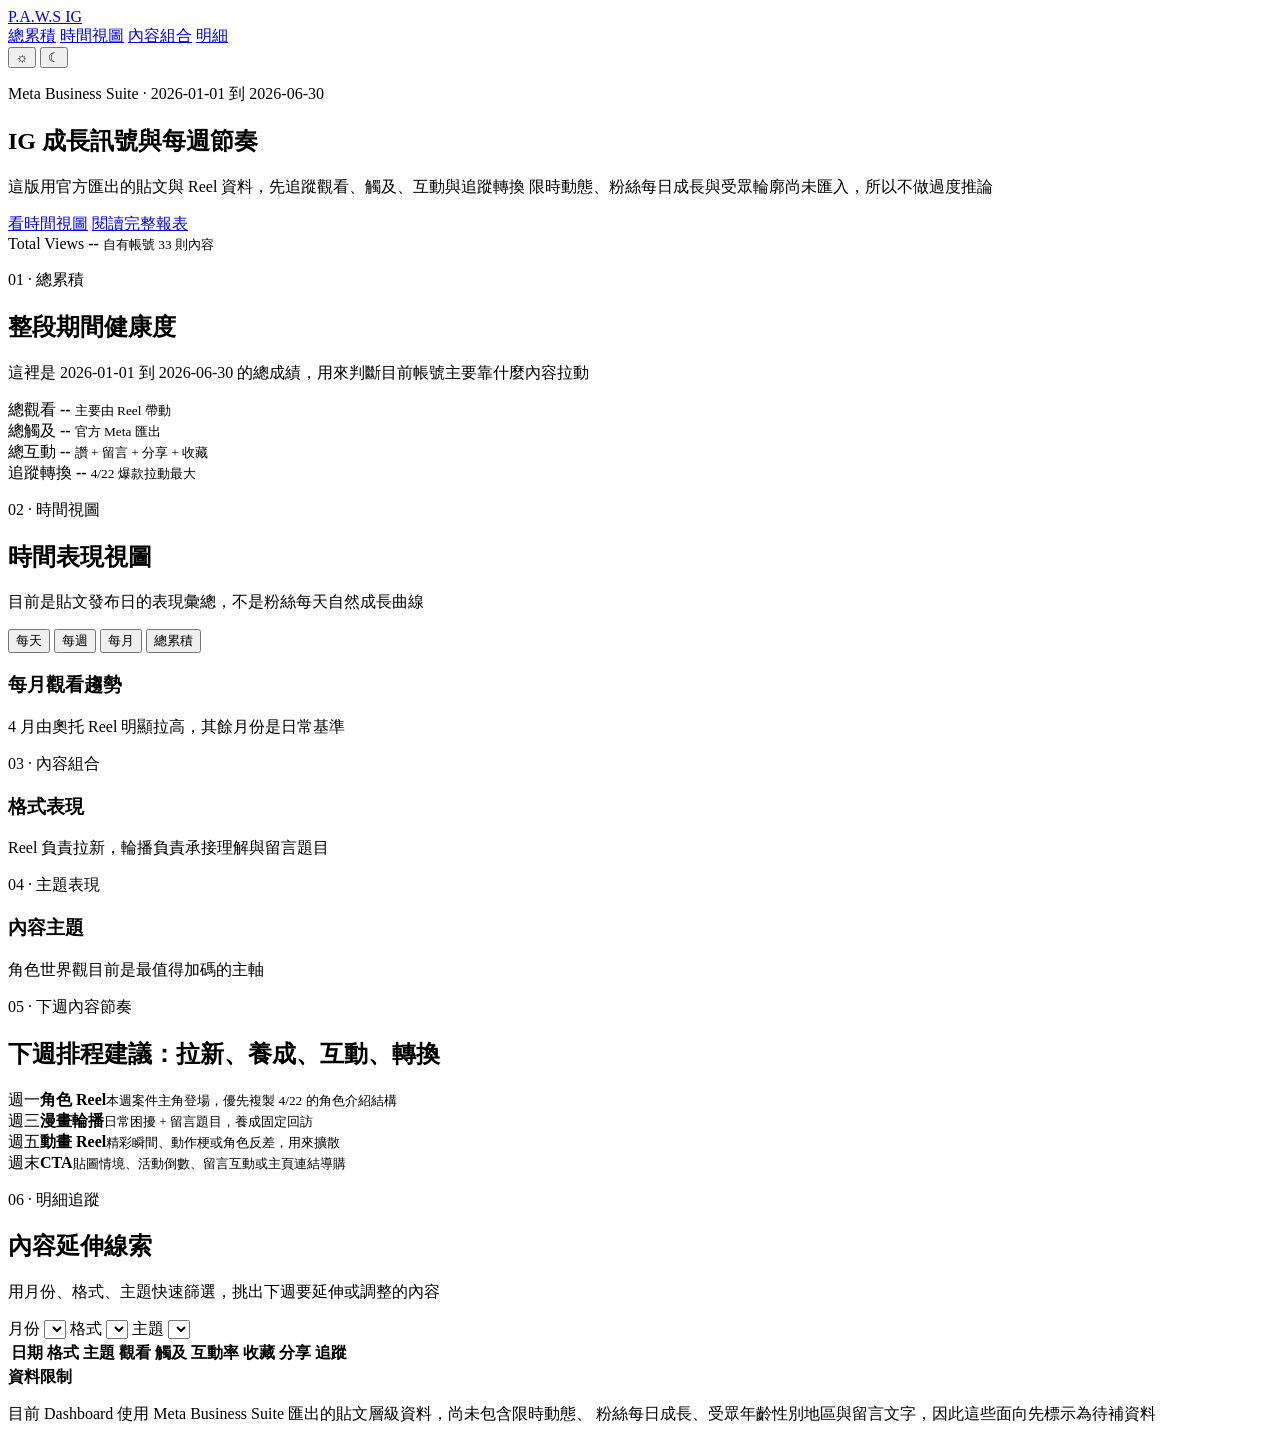
==== dashboard/index.html @ 864ec86d "Add initial HTML structure for Instagram Dashboard" ====
<!doctype html>
<html lang="zh-Hant" data-theme="caldera">
  <head>
    <meta charset="utf-8">
    <meta name="viewport" content="width=device-width, initial-scale=1">
    <title>P.A.W.S Instagram Dashboard</title>
    <link rel="stylesheet" href="./styles.css">
  </head>
  <body>
    <header class="topbar">
      <a class="brand" href="#top" aria-label="P.A.W.S Instagram Dashboard">
        <span class="brand-dot"></span>
        P.A.W.S IG
      </a>
      <nav class="nav" aria-label="Dashboard sections">
        <a href="#overview">總累積</a>
        <a href="#time">時間視圖</a>
        <a href="#content">內容組合</a>
        <a href="#posts">明細</a>
      </nav>
      <div class="theme-switch" aria-label="版型切換">
        <button type="button" data-theme-choice="caldera" aria-label="亮色版" title="亮色版">
          <span aria-hidden="true">☼</span>
        </button>
        <button type="button" data-theme-choice="obsidian" aria-label="暗色版" title="暗色版">
          <span aria-hidden="true">☾</span>
        </button>
      </div>
    </header>

    <main id="top">
      <section class="hero">
        <div class="hero-copy-block">
          <p class="eyebrow">Meta Business Suite · 2026-01-01 到 2026-06-30</p>
          <h1>IG 成長訊號與每週節奏</h1>
          <p class="hero-copy">
            這版用官方匯出的貼文與 Reel 資料，先追蹤觀看、觸及、互動與追蹤轉換
            限時動態、粉絲每日成長與受眾輪廓尚未匯入，所以不做過度推論
          </p>
          <div class="hero-actions">
            <a class="primary-link" href="#time">看時間視圖</a>
            <a class="secondary-link" href="../reports/2026-07-06_ig_growth_report_to_2026-06-30.html">閱讀完整報表</a>
          </div>
        </div>
        <div class="hero-stat" aria-label="期間總觀看">
          <span>Total Views</span>
          <strong data-kpi="heroViews">--</strong>
          <small>自有帳號 33 則內容</small>
        </div>
      </section>

      <section id="overview" class="section-shell">
        <div class="section-heading">
          <p class="eyebrow">01 · 總累積</p>
          <h2>整段期間健康度</h2>
          <p>這裡是 2026-01-01 到 2026-06-30 的總成績，用來判斷目前帳號主要靠什麼內容拉動</p>
        </div>
        <div class="kpi-grid" aria-label="核心 KPI">
          <article class="kpi-card">
            <span>總觀看</span>
            <strong data-kpi="views">--</strong>
            <small>主要由 Reel 帶動</small>
          </article>
          <article class="kpi-card">
            <span>總觸及</span>
            <strong data-kpi="reach">--</strong>
            <small>官方 Meta 匯出</small>
          </article>
          <article class="kpi-card">
            <span>總互動</span>
            <strong data-kpi="engagements">--</strong>
            <small>讚 + 留言 + 分享 + 收藏</small>
          </article>
          <article class="kpi-card">
            <span>追蹤轉換</span>
            <strong data-kpi="follows">--</strong>
            <small>4/22 爆款拉動最大</small>
          </article>
        </div>
      </section>

      <section id="time" class="section-shell">
        <div class="section-heading row-heading">
          <div>
            <p class="eyebrow">02 · 時間視圖</p>
            <h2>時間表現視圖</h2>
            <p>目前是貼文發布日的表現彙總，不是粉絲每天自然成長曲線</p>
          </div>
          <div class="time-tabs" aria-label="時間粒度切換">
            <button type="button" class="time-tab" data-grain="daily">每天</button>
            <button type="button" class="time-tab" data-grain="weekly">每週</button>
            <button type="button" class="time-tab" data-grain="monthly">每月</button>
            <button type="button" class="time-tab" data-grain="total">總累積</button>
          </div>
        </div>
        <div class="chart-panel feature-panel">
          <div class="panel-head">
            <div>
              <h3 data-time-title>每月觀看趨勢</h3>
              <p data-time-note>4 月由奧托 Reel 明顯拉高，其餘月份是日常基準</p>
            </div>
          </div>
          <div id="timeSummary" class="mini-kpis" aria-label="所選時間摘要"></div>
          <div id="timeChart" class="chart" role="img" aria-label="時間趨勢圖"></div>
        </div>
      </section>

      <section id="content" class="split-section">
        <div class="chart-panel">
          <div class="panel-head">
            <div>
              <p class="eyebrow">03 · 內容組合</p>
              <h3>格式表現</h3>
              <p>Reel 負責拉新，輪播負責承接理解與留言題目</p>
            </div>
          </div>
          <div id="formatChart" class="chart compact" role="img" aria-label="內容格式觀看比較"></div>
        </div>
        <div class="chart-panel">
          <div class="panel-head">
            <div>
              <p class="eyebrow">04 · 主題表現</p>
              <h3>內容主題</h3>
              <p>角色世界觀目前是最值得加碼的主軸</p>
            </div>
          </div>
          <div id="themeChart" class="chart compact" role="img" aria-label="內容主題觀看比較"></div>
        </div>
      </section>

      <section class="insight-band">
        <p class="eyebrow">05 · 下週內容節奏</p>
        <h2 class="schedule-title"><span>下週排程建議：</span><span>拉新、養成、互動、轉換</span></h2>
        <div class="schedule-grid">
          <div><span>週一</span><strong>角色 Reel</strong><small>本週案件主角登場，優先複製 4/22 的角色介紹結構</small></div>
          <div><span>週三</span><strong>漫畫輪播</strong><small>日常困擾 + 留言題目，養成固定回訪</small></div>
          <div><span>週五</span><strong>動畫 Reel</strong><small>精彩瞬間、動作梗或角色反差，用來擴散</small></div>
          <div><span>週末</span><strong>CTA</strong><small>貼圖情境、活動倒數、留言互動或主頁連結導購</small></div>
        </div>
      </section>

      <section id="posts" class="table-section">
        <div class="section-heading row-heading">
          <div>
            <p class="eyebrow">06 · 明細追蹤</p>
            <h2>內容延伸線索</h2>
            <p>用月份、格式、主題快速篩選，挑出下週要延伸或調整的內容</p>
          </div>
          <div class="filters" aria-label="內容篩選">
            <label>
              月份
              <select id="monthFilter"></select>
            </label>
            <label>
              格式
              <select id="formatFilter"></select>
            </label>
            <label>
              主題
              <select id="themeFilter"></select>
            </label>
          </div>
        </div>
        <div class="table-wrap">
          <table>
            <thead>
              <tr>
                <th>日期</th>
                <th>格式</th>
                <th>主題</th>
                <th>觀看</th>
                <th>觸及</th>
                <th>互動率</th>
                <th>收藏</th>
                <th>分享</th>
                <th>追蹤</th>
              </tr>
            </thead>
            <tbody id="postRows"></tbody>
          </table>
        </div>
      </section>

      <section class="caveat">
        <strong>資料限制</strong>
        <p>
          目前 Dashboard 使用 Meta Business Suite 匯出的貼文層級資料，尚未包含限時動態、
          粉絲每日成長、受眾年齡性別地區與留言文字，因此這些面向先標示為待補資料
        </p>
      </section>
    </main>

    <script src="./data.js"></script>
    <script src="./app.js"></script>
  </body>
</html>
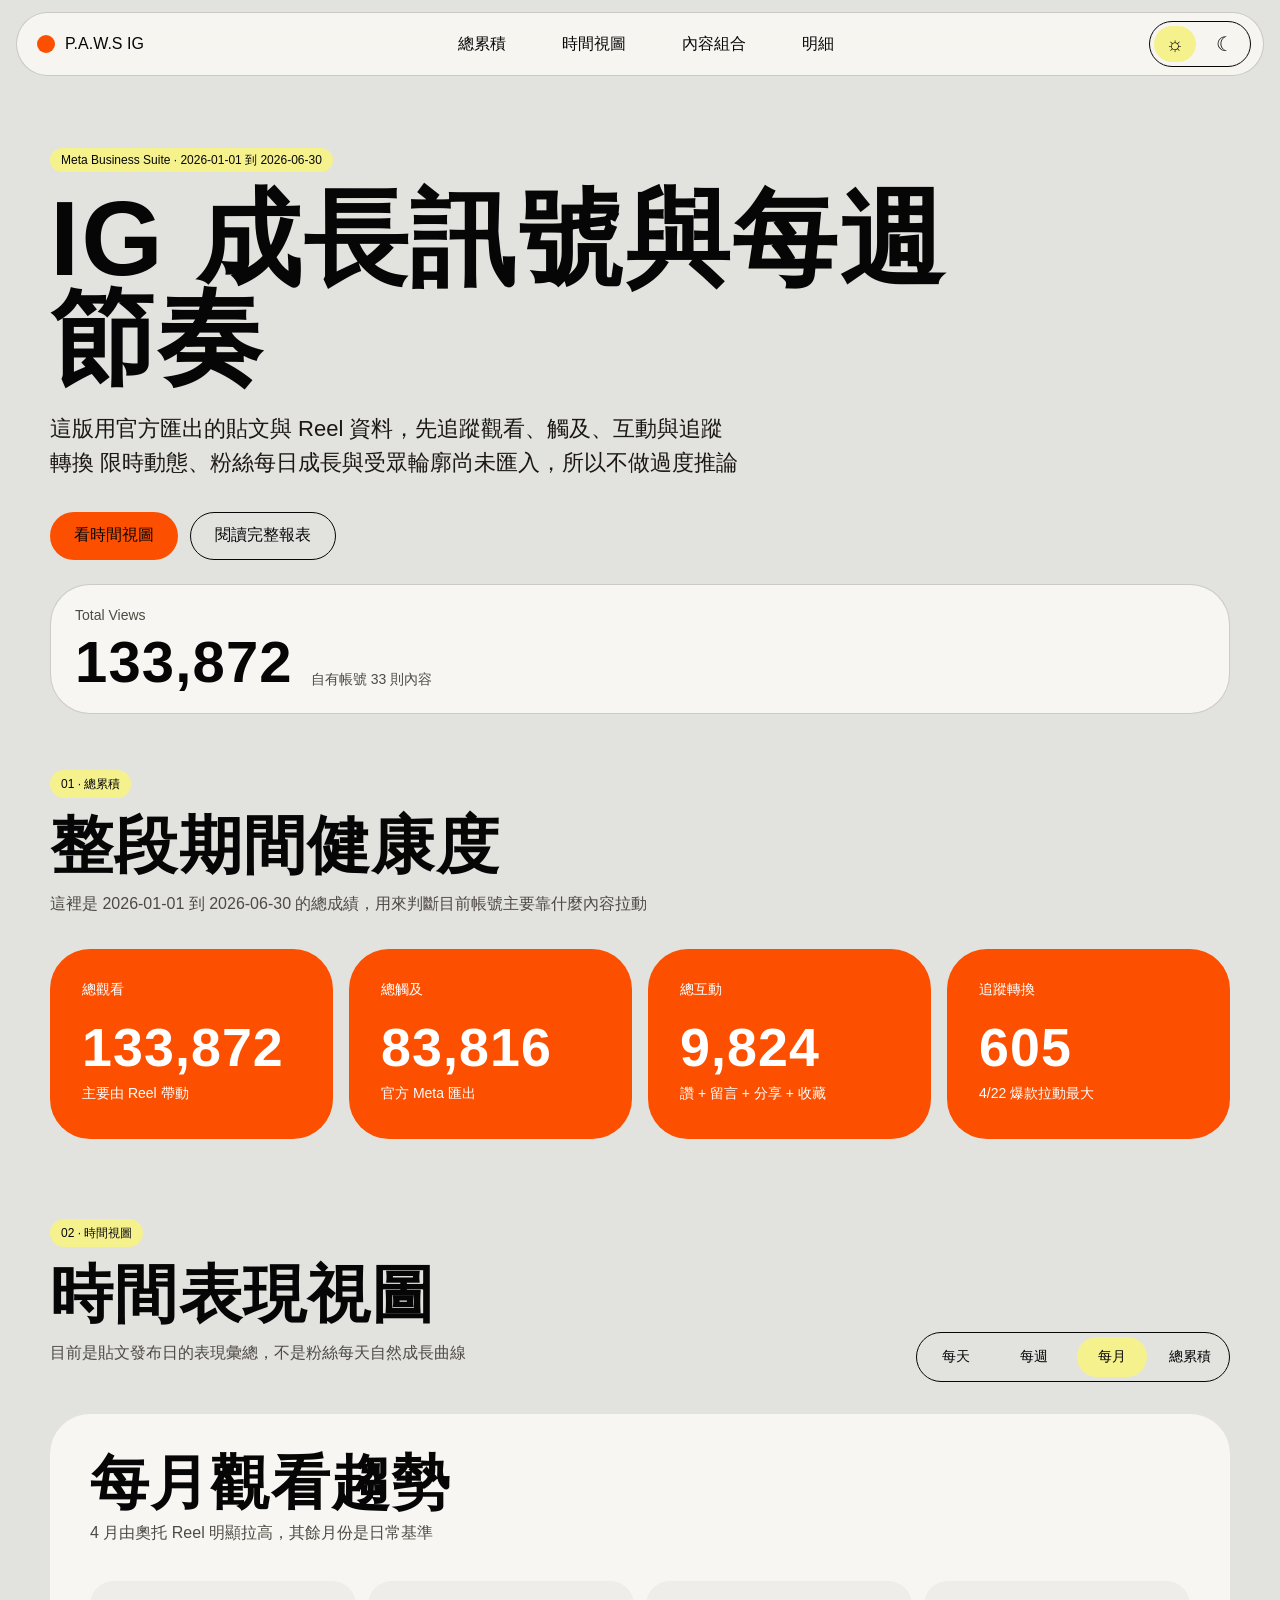
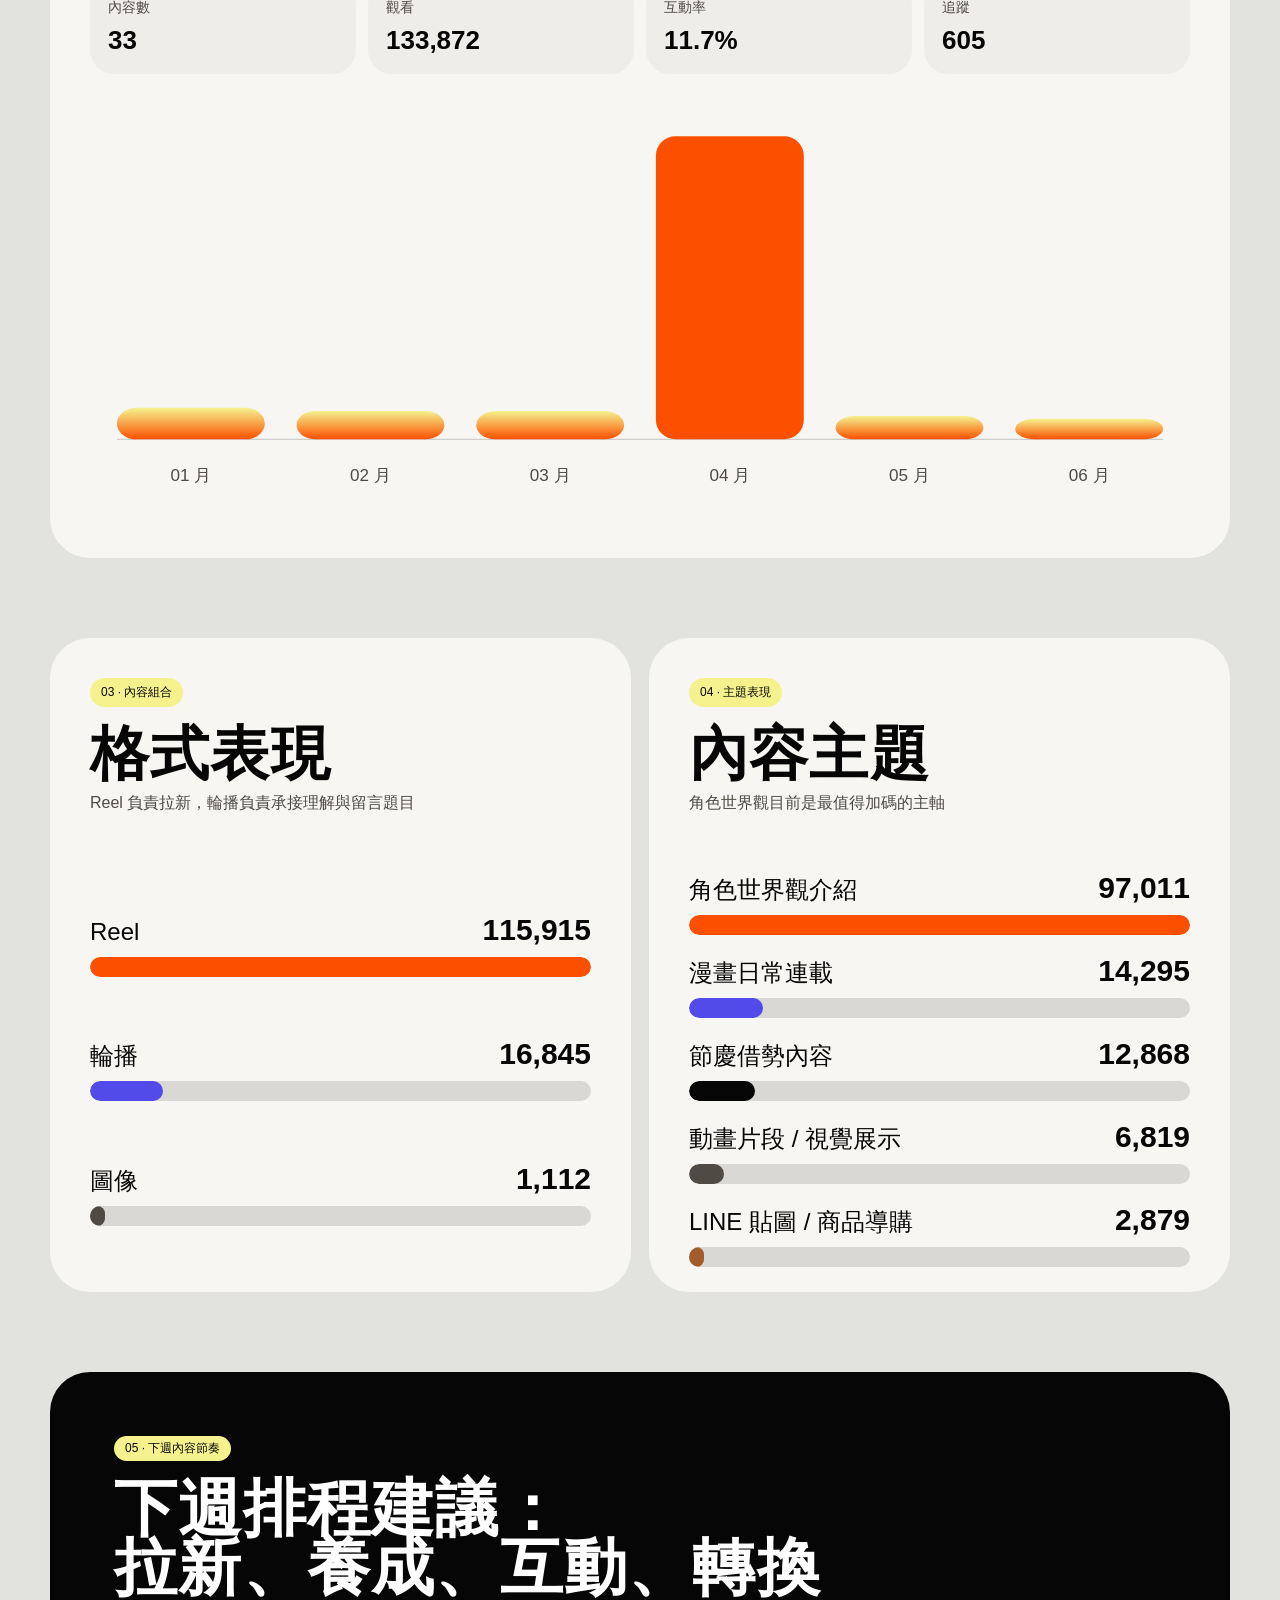
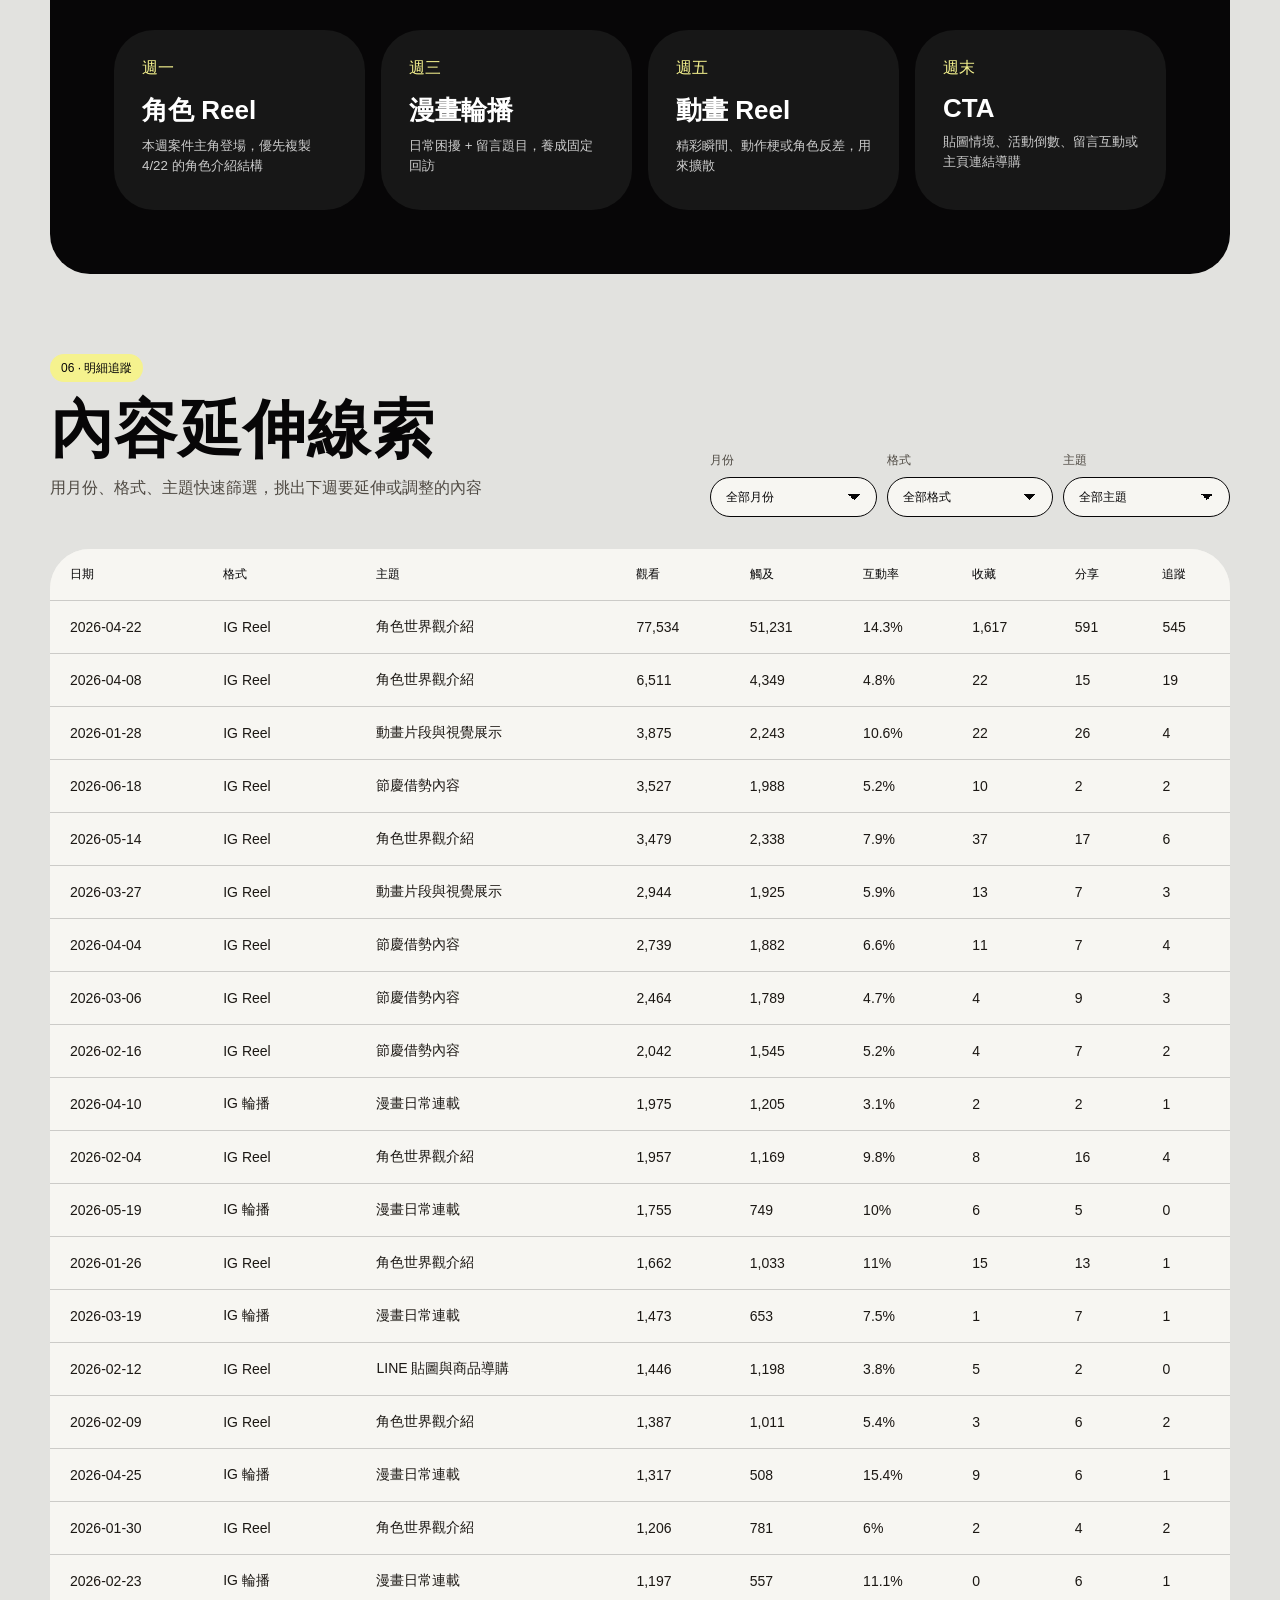
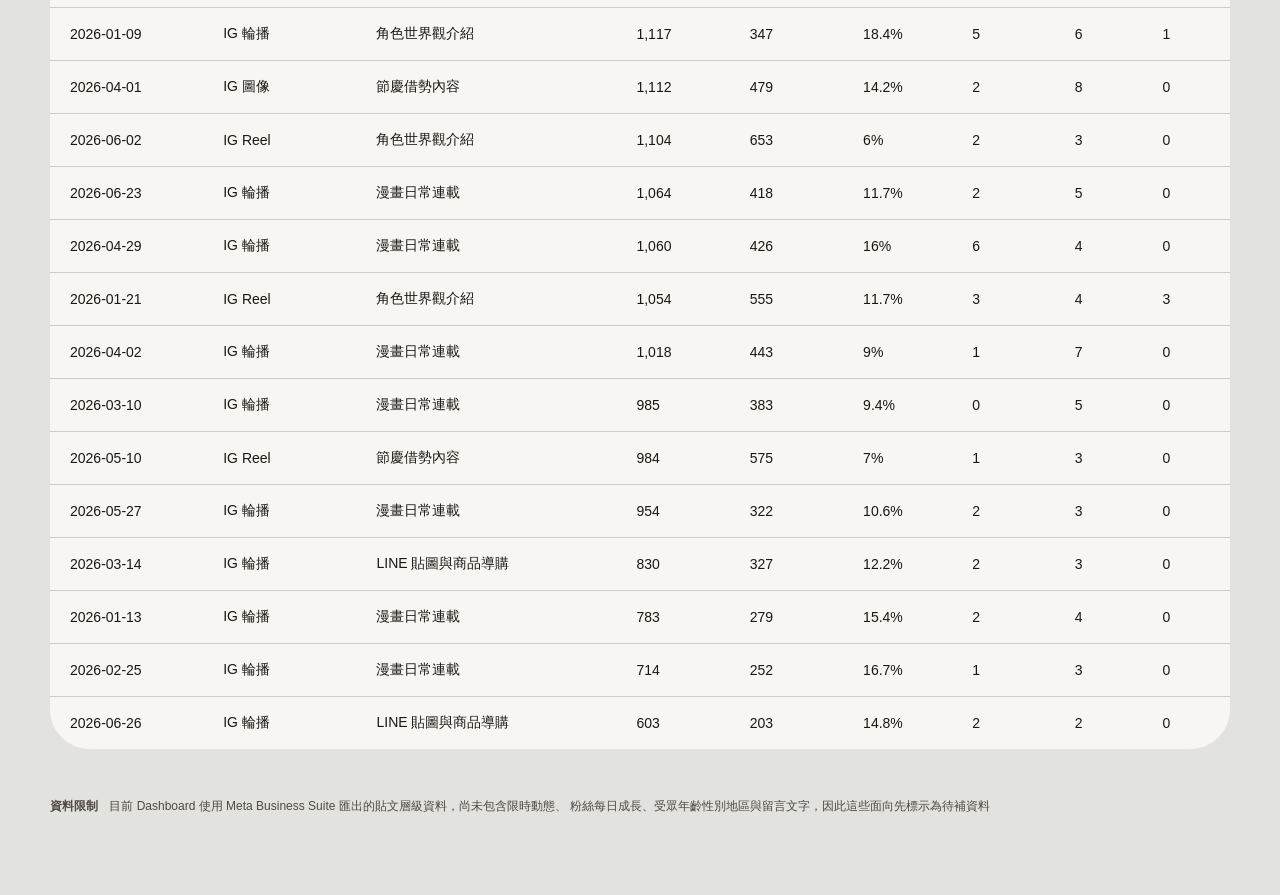
==== commit 397383d4: "deploy: Richmisa72/PAWS_IG@4e7caacbe999e4a6feaad2fbd49e140efa9bf42a" ====
--- a/dashboard/index.html
+++ b/dashboard/index.html
@@ -161,6 +161,7 @@
             </label>
           </div>
         </div>
+        <p class="scroll-hint">← 左右滑動查看更多欄位</p>
         <div class="table-wrap">
           <table>
             <thead>
--- a/dashboard/styles.css
+++ b/dashboard/styles.css
@@ -0,0 +1,926 @@
+:root {
+  color-scheme: light;
+  --color-ember: #fc5000;
+  --color-plasma-violet: #524ae9;
+  --color-sulfur: #f5f28e;
+  --color-limestone: #f7f6f2;
+  --color-pumice: #e2e2df;
+  --color-obsidian: #070607;
+  --color-chalk: #ffffff;
+  --font-display: "Anton", "Bebas Neue", Impact, "Noto Sans TC", sans-serif;
+  --font-body: "DM Sans", "Noto Sans TC", "PingFang TC", -apple-system, BlinkMacSystemFont, "Helvetica Neue", Arial, sans-serif;
+  --max: 1280px;
+  --content: 1180px;
+  --radius: 40px;
+  --pill: 800px;
+  --bg: var(--color-pumice);
+  --panel: var(--color-limestone);
+  --panel-strong: #ffffff;
+  --feature: var(--color-ember);
+  --text: var(--color-obsidian);
+  --muted: #4f4a43;
+  --soft: #1b1713;
+  --line: rgba(7, 6, 7, 0.18);
+  --accent: var(--color-ember);
+  --accent-2: var(--color-plasma-violet);
+  --tag: var(--color-sulfur);
+  font-family: var(--font-body);
+}
+
+:root[data-theme="obsidian"] {
+  color-scheme: dark;
+  --bg: var(--color-obsidian);
+  --panel: #16130f;
+  --panel-strong: #211b15;
+  --feature: var(--color-ember);
+  --text: var(--color-chalk);
+  --muted: #d8cab8;
+  --soft: #fff6e8;
+  --line: rgba(255, 255, 255, 0.2);
+}
+
+* {
+  box-sizing: border-box;
+}
+
+html {
+  scroll-behavior: smooth;
+}
+
+body {
+  margin: 0;
+  background: var(--bg);
+  color: var(--text);
+  font-weight: 500;
+}
+
+a {
+  color: inherit;
+  text-decoration: none;
+}
+
+button,
+select {
+  font: inherit;
+}
+
+.topbar {
+  position: sticky;
+  top: 12px;
+  z-index: 10;
+  width: min(var(--max), calc(100% - 32px));
+  min-height: 58px;
+  margin: 12px auto 0;
+  display: grid;
+  grid-template-columns: auto 1fr auto;
+  gap: 18px;
+  align-items: center;
+  padding: 8px 12px 8px 20px;
+  border-radius: var(--pill);
+  background: color-mix(in srgb, var(--panel) 94%, transparent);
+  border: 1.5px solid var(--line);
+  backdrop-filter: blur(18px);
+}
+
+.brand {
+  display: inline-flex;
+  gap: 10px;
+  align-items: center;
+  width: max-content;
+  color: var(--text);
+  font-size: 16px;
+  font-weight: 500;
+}
+
+.brand-dot {
+  width: 18px;
+  height: 18px;
+  border-radius: 50%;
+  background: var(--accent);
+}
+
+.nav {
+  display: flex;
+  justify-content: center;
+  gap: 24px;
+  color: var(--text);
+  font-size: 16px;
+}
+
+.nav a {
+  border-radius: var(--pill);
+  padding: 9px 16px;
+}
+
+.nav a:hover {
+  background: color-mix(in srgb, var(--accent) 14%, transparent);
+}
+
+.theme-switch,
+.time-tabs {
+  display: grid;
+  grid-template-columns: repeat(4, minmax(0, 1fr));
+  width: min(100%, 560px);
+}
+
+.theme-switch {
+  display: inline-flex;
+  width: max-content;
+}
+
+.theme-switch,
+.time-tabs {
+  gap: 8px;
+  align-items: center;
+  padding: 4px;
+  border: 1.5px solid var(--text);
+  border-radius: var(--pill);
+  background: transparent;
+}
+
+.theme-switch button,
+.time-tab {
+  min-height: 40px;
+  border: 0;
+  border-radius: var(--pill);
+  padding: 0 14px;
+  color: var(--text);
+  background: transparent;
+  cursor: pointer;
+  font-size: 14px;
+  font-weight: 500;
+}
+
+.theme-switch button {
+  width: 42px;
+  min-height: 36px;
+  display: grid;
+  place-items: center;
+  padding: 0;
+  font-size: 20px;
+  line-height: 1;
+}
+
+.theme-switch button.is-active,
+.time-tab.is-active {
+  color: var(--color-obsidian);
+  background: var(--tag);
+}
+
+main {
+  width: 100%;
+  margin: 0 auto;
+}
+
+.hero {
+  width: min(var(--content), calc(100% - 40px));
+  min-height: auto;
+  margin: 0 auto;
+  display: grid;
+  grid-template-columns: 1fr;
+  gap: 24px;
+  align-items: start;
+  padding: 72px 0 56px;
+}
+
+.hero-copy-block {
+  position: relative;
+  z-index: 1;
+}
+
+.eyebrow {
+  width: max-content;
+  max-width: 100%;
+  margin: 0 0 18px;
+  border-radius: var(--pill);
+  padding: 5px 11px;
+  background: var(--tag);
+  color: var(--color-obsidian) !important;
+  font-size: 12px;
+  font-weight: 500;
+  line-height: 1.2;
+}
+
+h1,
+h2,
+h3,
+p {
+  margin-top: 0;
+}
+
+h1,
+h2,
+h3,
+.hero-stat strong,
+.kpi-card strong {
+  font-family: var(--font-display);
+  font-weight: 900;
+  letter-spacing: 0.02em;
+  text-transform: uppercase;
+}
+
+h1 {
+  max-width: 900px;
+  margin-bottom: 24px;
+  font-size: clamp(64px, 8.2vw, 118px);
+  line-height: 0.94;
+}
+
+.hero-copy {
+  max-width: 690px;
+  margin-bottom: 32px;
+  color: var(--soft);
+  font-size: clamp(17px, 2vw, 22px);
+  line-height: 1.55;
+}
+
+.hero-actions {
+  display: flex;
+  gap: 12px;
+  flex-wrap: wrap;
+}
+
+.primary-link,
+.secondary-link {
+  display: inline-flex;
+  align-items: center;
+  min-height: 48px;
+  border-radius: var(--pill);
+  padding: 0 24px;
+  font-size: 16px;
+  font-weight: 500;
+}
+
+.primary-link {
+  background: var(--accent);
+  color: var(--color-obsidian);
+}
+
+.secondary-link {
+  border: 1.5px solid var(--text);
+  color: var(--text);
+  background: transparent;
+}
+
+.hero-stat {
+  width: 100%;
+  min-height: auto;
+  display: grid;
+  grid-template-columns: auto auto;
+  gap: 10px 18px;
+  align-items: end;
+  justify-content: start;
+  border: 1.5px solid var(--line);
+  border-radius: var(--radius);
+  padding: 22px 24px;
+  background: var(--panel);
+  color: var(--text);
+}
+
+.hero-stat span,
+.hero-stat small {
+  display: block;
+  color: var(--muted);
+  font-size: 14px;
+  font-weight: 500;
+}
+
+.hero-stat span {
+  grid-column: 1 / -1;
+}
+
+.hero-stat strong {
+  display: block;
+  margin: 0;
+  color: var(--text);
+  font-size: clamp(40px, 5vw, 58px);
+  line-height: 1;
+}
+
+.hero-stat small {
+  padding-bottom: 2px;
+}
+
+.section-shell,
+.split-section,
+.table-section,
+.insight-band,
+.caveat {
+  width: min(var(--content), calc(100% - 40px));
+  margin: 0 auto 80px;
+}
+
+.section-heading {
+  max-width: 760px;
+  margin-bottom: 32px;
+}
+
+.section-heading h2,
+.insight-band h2 {
+  margin-bottom: 16px;
+  font-size: clamp(40px, 4.9vw, 72px);
+  line-height: 0.95;
+}
+
+.section-heading p,
+.panel-head p,
+.caveat p,
+.insight-band small {
+  color: var(--muted);
+  line-height: 1.55;
+}
+
+.kpi-grid {
+  display: grid;
+  grid-template-columns: repeat(4, minmax(0, 1fr));
+  gap: 16px;
+}
+
+.kpi-card,
+.chart-panel,
+.schedule-grid div,
+.caveat {
+  background: var(--panel);
+}
+
+.kpi-card {
+  min-height: 190px;
+  border-radius: var(--radius);
+  padding: 32px;
+  background: var(--feature);
+  color: var(--color-chalk);
+}
+
+.kpi-card span,
+.kpi-card small,
+.mini-kpi span {
+  display: block;
+  font-size: 14px;
+  font-weight: 500;
+}
+
+.kpi-card span,
+.kpi-card small {
+  color: var(--color-chalk);
+}
+
+.kpi-card strong {
+  display: block;
+  margin: 22px 0 10px;
+  font-size: clamp(38px, 4.2vw, 62px);
+  line-height: 1;
+}
+
+.row-heading {
+  max-width: none;
+  display: grid;
+  grid-template-columns: minmax(0, 1fr) auto;
+  gap: 32px;
+  align-items: end;
+}
+
+.chart-panel {
+  display: flex;
+  flex-direction: column;
+  border-radius: var(--radius);
+  padding: clamp(28px, 4vw, 40px);
+}
+
+.feature-panel {
+  background: var(--panel);
+}
+
+.panel-head {
+  display: flex;
+  justify-content: space-between;
+  gap: 24px;
+  margin-bottom: 20px;
+}
+
+.panel-head h3 {
+  margin-bottom: 8px;
+  font-size: clamp(32px, 4.6vw, 64px);
+  line-height: 1;
+}
+
+.mini-kpis {
+  display: grid;
+  grid-template-columns: repeat(4, minmax(0, 1fr));
+  gap: 12px;
+  margin: 0 0 28px;
+}
+
+.mini-kpi {
+  border-radius: 24px;
+  padding: 18px;
+  background: color-mix(in srgb, var(--bg) 45%, var(--panel));
+}
+
+.mini-kpi span {
+  color: var(--muted);
+}
+
+.mini-kpi strong {
+  display: block;
+  margin-top: 8px;
+  color: var(--text);
+  font-size: 26px;
+}
+
+.chart {
+  min-height: 300px;
+}
+
+#timeChart:has(.total-note) {
+  min-height: 0;
+}
+
+.chart.compact {
+  flex: 1;
+  min-height: 0;
+}
+
+.chart svg {
+  width: 100%;
+  height: auto;
+  display: block;
+  overflow: visible;
+}
+
+.axis-label {
+  fill: var(--muted);
+  font-size: 14px;
+  font-weight: 500;
+}
+
+.value-label {
+  fill: var(--text);
+  font-size: 24px;
+  font-weight: 500;
+  opacity: 0;
+  paint-order: stroke;
+  pointer-events: none;
+  stroke: var(--panel);
+  stroke-width: 5px;
+  transition: opacity 160ms ease;
+}
+
+.bar-item {
+  cursor: pointer;
+  outline: none;
+}
+
+.bar-item:hover .value-label,
+.bar-item:focus .value-label,
+.bar-item:focus-visible .value-label {
+  opacity: 1;
+}
+
+.bar-list {
+  display: grid;
+  gap: 18px;
+  margin-top: 18px;
+}
+
+.compact .bar-list {
+  height: 100%;
+  align-content: space-evenly;
+}
+
+.bar-row {
+  display: grid;
+  gap: 10px;
+}
+
+.bar-row-top {
+  display: flex;
+  justify-content: space-between;
+  gap: 18px;
+  align-items: baseline;
+  color: var(--text);
+}
+
+.bar-row-top span {
+  min-width: 0;
+  color: var(--text);
+  font-size: clamp(18px, 2.1vw, 24px);
+  line-height: 1.25;
+}
+
+.bar-row-top strong {
+  color: var(--text);
+  font-size: clamp(20px, 2.5vw, 30px);
+  line-height: 1;
+  font-variant-numeric: tabular-nums;
+}
+
+.bar-track {
+  width: 100%;
+  height: 20px;
+  overflow: hidden;
+  border-radius: var(--pill);
+  background: color-mix(in srgb, var(--text) 12%, transparent);
+}
+
+.bar-track span {
+  display: block;
+  height: 100%;
+  min-width: 8px;
+  border-radius: var(--pill);
+}
+
+.total-note {
+  border-radius: 28px;
+  padding: 26px 28px;
+  background: color-mix(in srgb, var(--accent) 12%, var(--panel));
+}
+
+.total-note strong {
+  display: block;
+  margin-bottom: 8px;
+  color: var(--text);
+  font-size: clamp(24px, 3vw, 36px);
+  line-height: 1.1;
+}
+
+.total-note p {
+  max-width: 720px;
+  margin: 0;
+  color: var(--muted);
+  line-height: 1.6;
+}
+
+.split-section {
+  display: grid;
+  grid-template-columns: 1fr 1fr;
+  gap: 18px;
+}
+
+.insight-band {
+  border-radius: var(--radius);
+  padding: clamp(32px, 5vw, 64px);
+  background: var(--color-obsidian);
+  color: var(--color-chalk);
+}
+
+.insight-band h2 {
+  max-width: 980px;
+}
+
+.schedule-title span {
+  display: block;
+}
+
+.insight-band .eyebrow {
+  background: var(--tag);
+  color: var(--color-obsidian);
+}
+
+.insight-band small {
+  color: rgba(255, 255, 255, 0.78);
+}
+
+.schedule-grid {
+  display: grid;
+  grid-template-columns: repeat(4, minmax(0, 1fr));
+  gap: 16px;
+  margin-top: 32px;
+}
+
+.schedule-grid div {
+  min-height: 180px;
+  border-radius: var(--radius);
+  padding: 28px;
+  background: #171717;
+}
+
+.schedule-grid span,
+.schedule-grid small {
+  display: block;
+}
+
+.schedule-grid span {
+  color: var(--tag);
+}
+
+.schedule-grid strong {
+  display: block;
+  margin: 14px 0 8px;
+  color: var(--color-chalk);
+  font-size: 26px;
+}
+
+.filters {
+  display: grid;
+  grid-template-columns: repeat(3, minmax(150px, 1fr));
+  gap: 10px;
+  justify-content: flex-end;
+  width: min(100%, 520px);
+}
+
+.filters label {
+  color: var(--muted);
+  font-size: 12px;
+  font-weight: 500;
+}
+
+.table-section .row-heading {
+  grid-template-columns: minmax(360px, 1fr) minmax(500px, 520px);
+}
+
+select {
+  display: block;
+  width: 100%;
+  margin-top: 8px;
+  color: var(--text);
+  background-color: var(--panel);
+  border: 1.5px solid var(--text);
+  border-radius: 100px;
+  padding: 12px 38px 12px 15px;
+  appearance: none;
+  background-image:
+    linear-gradient(45deg, transparent 50%, var(--text) 50%),
+    linear-gradient(135deg, var(--text) 50%, transparent 50%);
+  background-position:
+    calc(100% - 22px) 50%,
+    calc(100% - 16px) 50%;
+  background-size: 6px 6px, 6px 6px;
+  background-repeat: no-repeat;
+}
+
+.scroll-hint {
+  display: none;
+  margin-bottom: 10px;
+  color: var(--muted);
+  font-size: 12px;
+}
+
+.table-wrap {
+  overflow-x: auto;
+  overflow-y: hidden;
+  border-radius: var(--radius);
+  background: var(--panel);
+  scrollbar-color: transparent transparent;
+  scrollbar-width: thin;
+  transition: scrollbar-color 160ms ease;
+}
+
+.table-wrap:hover,
+.table-wrap:focus-within {
+  scrollbar-color: color-mix(in srgb, var(--text) 22%, transparent) transparent;
+}
+
+.table-wrap::-webkit-scrollbar {
+  width: 8px;
+  height: 8px;
+  background: transparent;
+}
+
+.table-wrap::-webkit-scrollbar-thumb,
+.table-wrap::-webkit-scrollbar-track {
+  background: transparent;
+}
+
+.table-wrap::-webkit-scrollbar-thumb {
+  border-radius: 999px;
+}
+
+.table-wrap:hover::-webkit-scrollbar-thumb,
+.table-wrap:focus-within::-webkit-scrollbar-thumb {
+  background: color-mix(in srgb, var(--text) 22%, transparent);
+}
+
+table {
+  width: 100%;
+  min-width: 880px;
+  border-collapse: collapse;
+}
+
+th,
+td {
+  padding: 17px 20px;
+  border-bottom: 1.5px solid var(--line);
+  text-align: left;
+  white-space: nowrap;
+}
+
+th {
+  color: var(--text);
+  font-size: 12px;
+  font-weight: 500;
+  background: var(--panel);
+}
+
+td {
+  color: var(--soft);
+  font-size: 14px;
+  background: var(--panel);
+}
+
+tbody tr:last-child td {
+  border-bottom: 0;
+}
+
+td:nth-child(n+4) {
+  font-variant-numeric: tabular-nums;
+}
+
+th:nth-child(1),
+td:nth-child(1) {
+  position: sticky;
+  left: 0;
+  z-index: 3;
+  min-width: 112px;
+}
+
+th:nth-child(2),
+td:nth-child(2) {
+  position: sticky;
+  left: 112px;
+  z-index: 3;
+  min-width: 112px;
+}
+
+th:nth-child(3),
+td:nth-child(3) {
+  position: sticky;
+  left: 224px;
+  z-index: 3;
+  min-width: 190px;
+}
+
+th:nth-child(-n+3) {
+  z-index: 4;
+}
+
+.caveat {
+  margin-top: -32px;
+  border-radius: 0;
+  padding: 0;
+  background: transparent;
+  color: var(--muted);
+  font-size: 12px;
+}
+
+.caveat strong {
+  display: inline;
+  margin-right: 8px;
+  color: var(--muted);
+}
+
+.caveat p {
+  display: inline;
+  color: var(--muted);
+  font-size: 12px;
+  line-height: 1.55;
+}
+
+.load-error {
+  margin: 16px;
+  border-radius: 16px;
+  padding: 14px 16px;
+  background: var(--accent);
+  color: var(--color-obsidian);
+}
+
+@media (max-width: 980px) {
+  .topbar {
+    grid-template-columns: 1fr auto;
+  }
+
+  .nav {
+    display: none;
+  }
+
+  .hero {
+    padding-top: 72px;
+  }
+
+  .row-heading {
+    grid-template-columns: minmax(0, 1fr);
+    gap: 14px;
+    align-items: start;
+  }
+
+  .table-section .row-heading {
+    grid-template-columns: minmax(0, 1fr);
+  }
+
+  .time-tabs {
+    width: 100%;
+    margin-top: 0;
+    grid-template-columns: repeat(4, minmax(0, 1fr));
+    border-radius: var(--pill);
+  }
+
+  .time-tab {
+    padding: 0 8px;
+    font-size: 13px;
+  }
+
+  .kpi-grid,
+  .schedule-grid,
+  .mini-kpis {
+    grid-template-columns: 1fr 1fr;
+  }
+
+}
+
+@media (max-width: 720px) {
+  .topbar {
+    position: static;
+    grid-template-columns: 1fr;
+    justify-items: start;
+    border-radius: 32px;
+  }
+
+  .theme-switch {
+    width: 100%;
+  }
+
+  .theme-switch button {
+    flex: 1;
+  }
+
+  .hero,
+  .section-shell,
+  .split-section,
+  .table-section,
+  .insight-band,
+  .caveat {
+    width: min(100% - 24px, var(--content));
+    margin-bottom: 64px;
+  }
+
+  h1 {
+    font-size: 58px;
+  }
+
+  .hero-stat {
+    min-height: auto;
+  }
+
+  .kpi-grid,
+  .schedule-grid,
+  .mini-kpis {
+    grid-template-columns: 1fr;
+  }
+
+  .row-heading {
+    display: block;
+  }
+
+  .row-heading .time-tabs {
+    margin-top: 10px;
+  }
+
+  .filters {
+    width: 100%;
+    justify-content: flex-start;
+    margin-top: 14px;
+    overflow-x: auto;
+    scrollbar-width: none;
+  }
+
+  .filters::-webkit-scrollbar {
+    display: none;
+  }
+
+  .time-tabs {
+    grid-template-columns: repeat(4, minmax(0, 1fr));
+    overflow: visible;
+  }
+
+  .filters {
+    display: grid;
+    grid-template-columns: 1fr;
+  }
+
+  select {
+    width: 100%;
+  }
+
+  .chart-panel,
+  .kpi-card,
+  .insight-band,
+  .table-wrap,
+  .caveat {
+    border-radius: 28px;
+  }
+
+  .split-section {
+    grid-template-columns: 1fr;
+  }
+
+  .table-wrap {
+    -webkit-overflow-scrolling: touch;
+  }
+
+  .chart {
+    min-height: 0;
+  }
+
+  .scroll-hint {
+    display: block;
+  }
+}
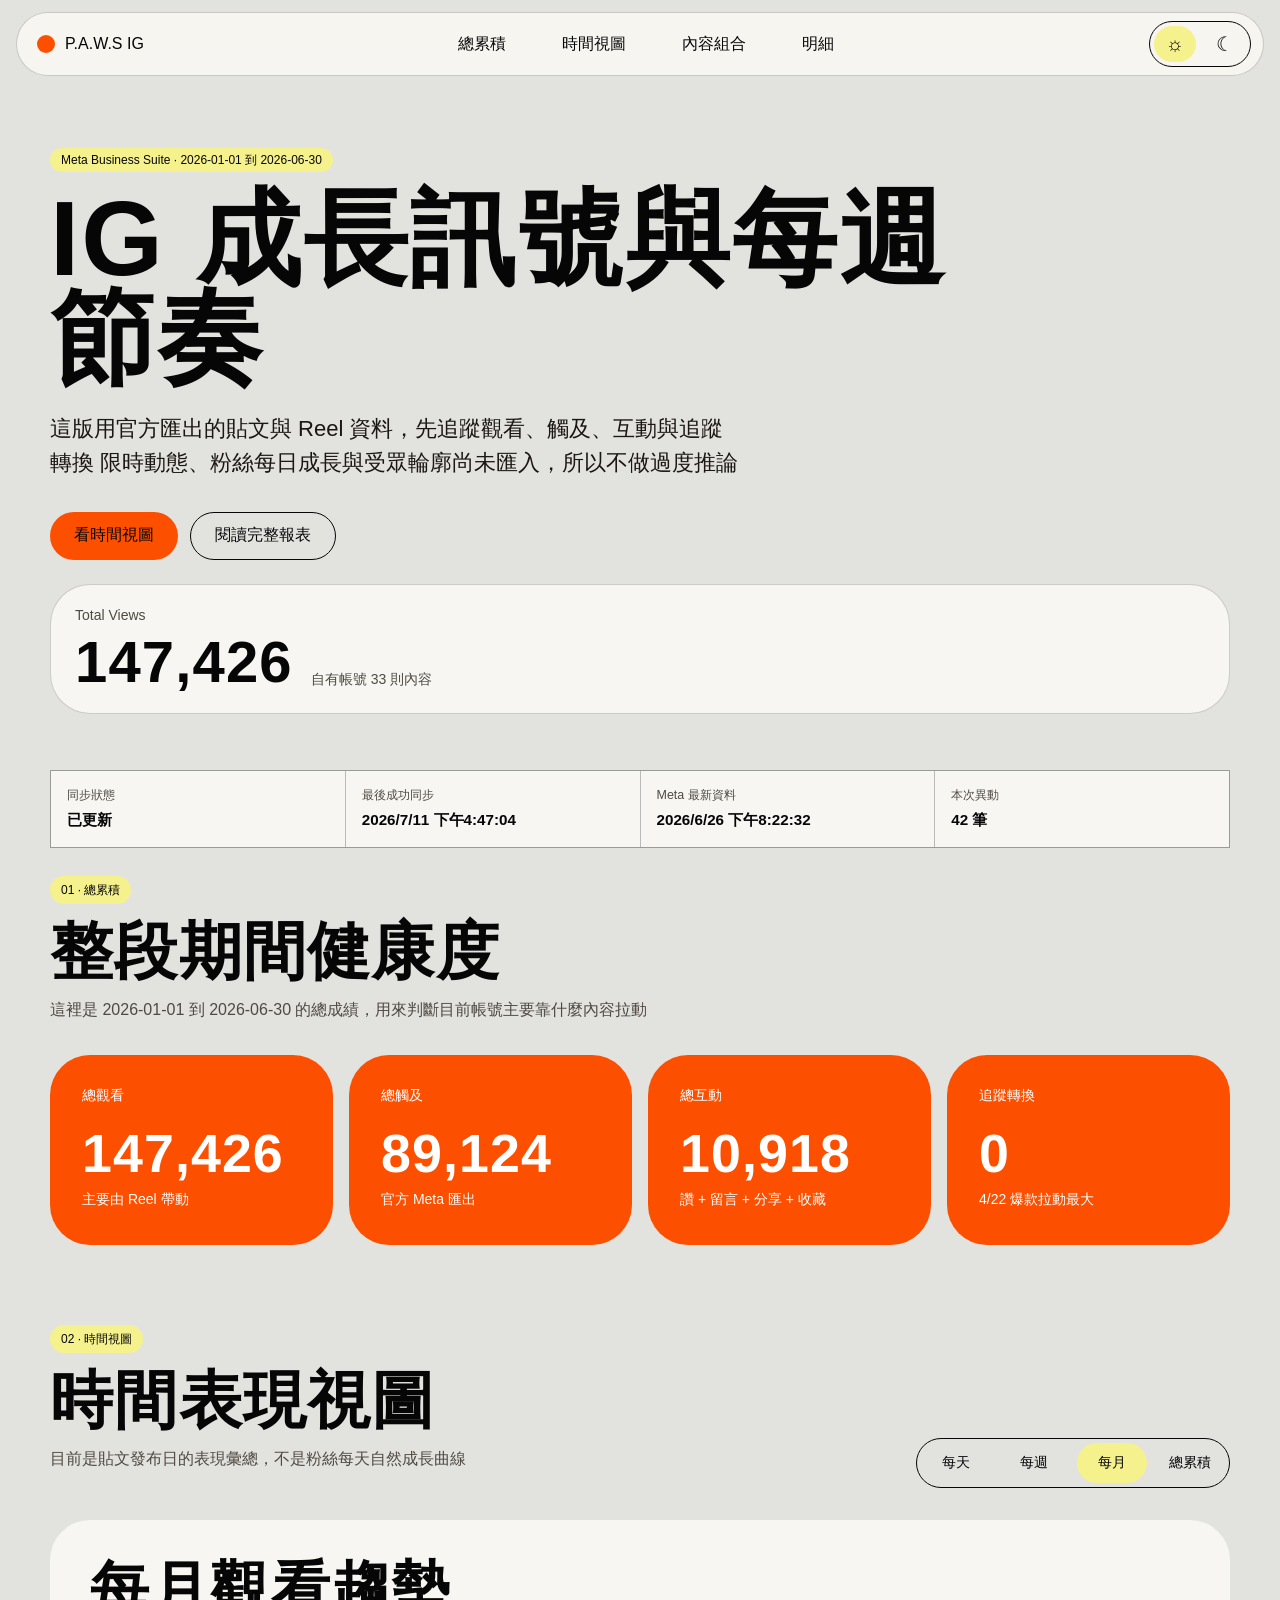
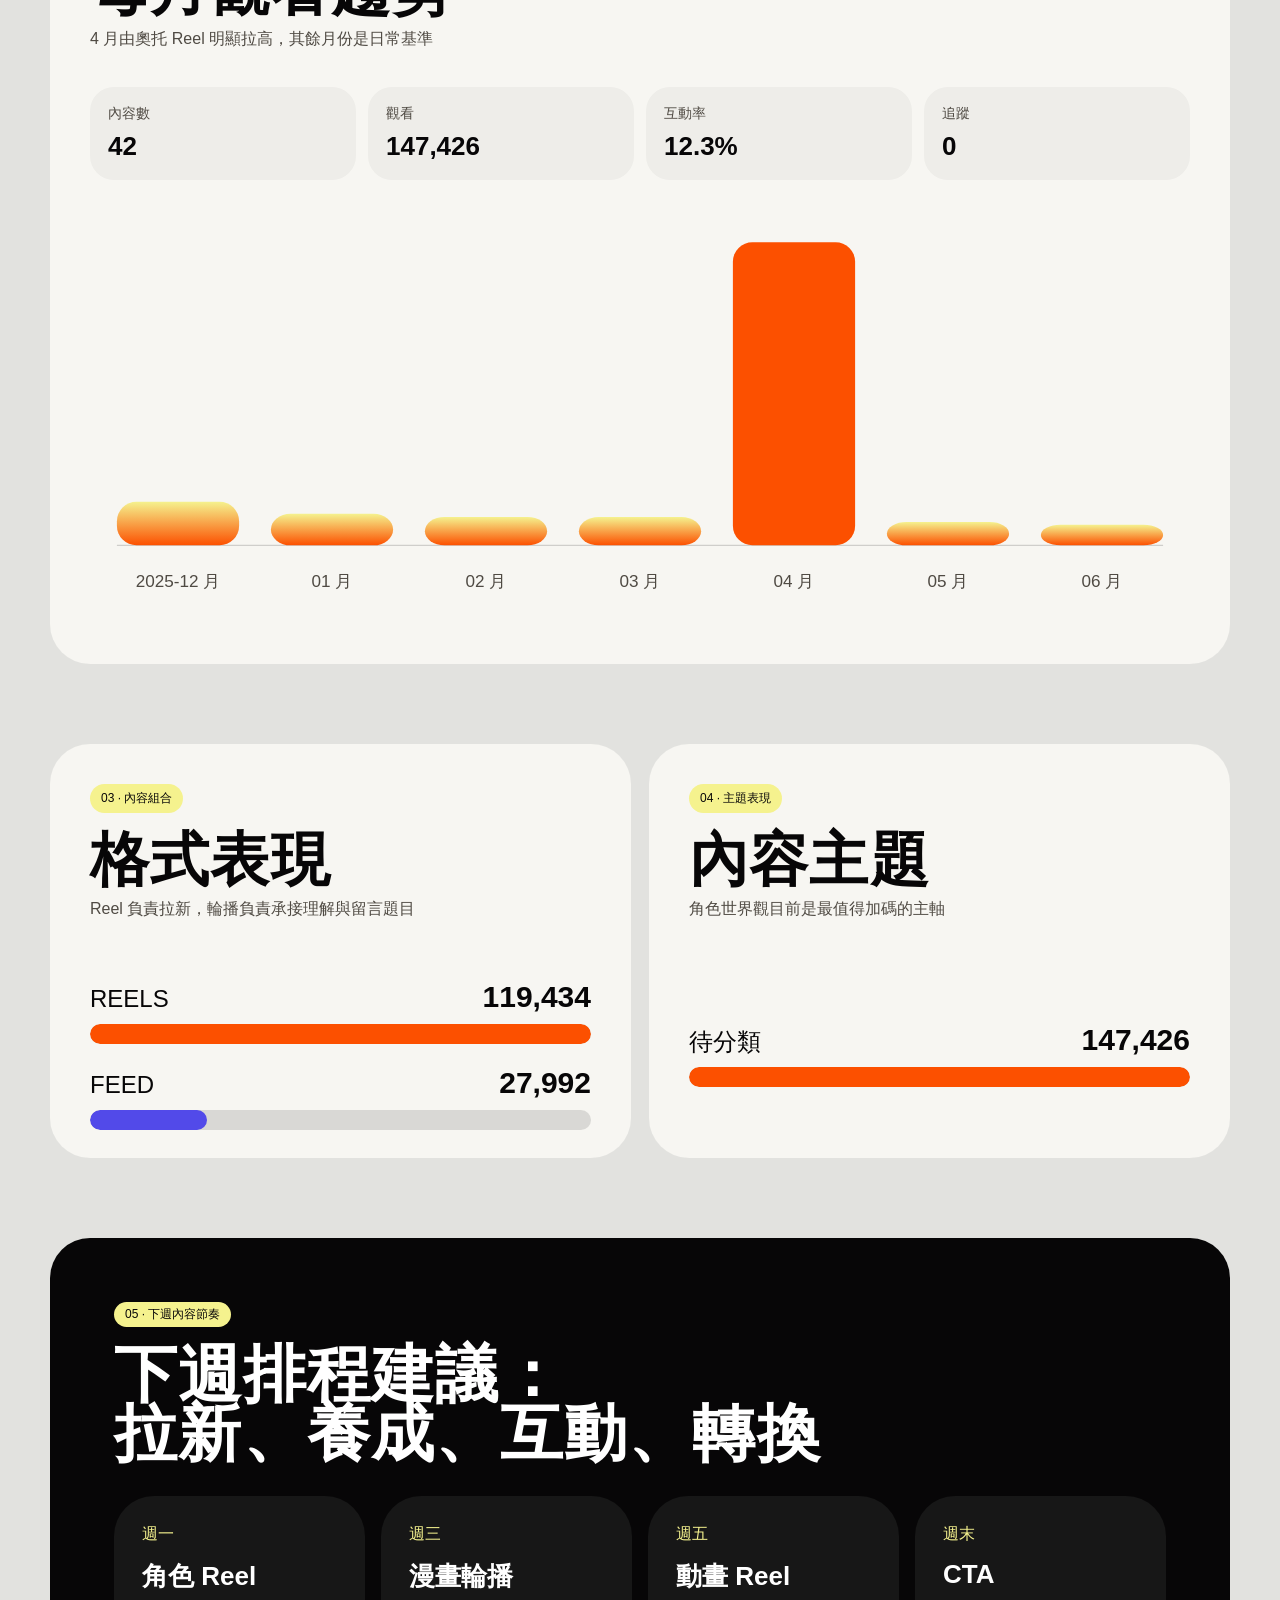
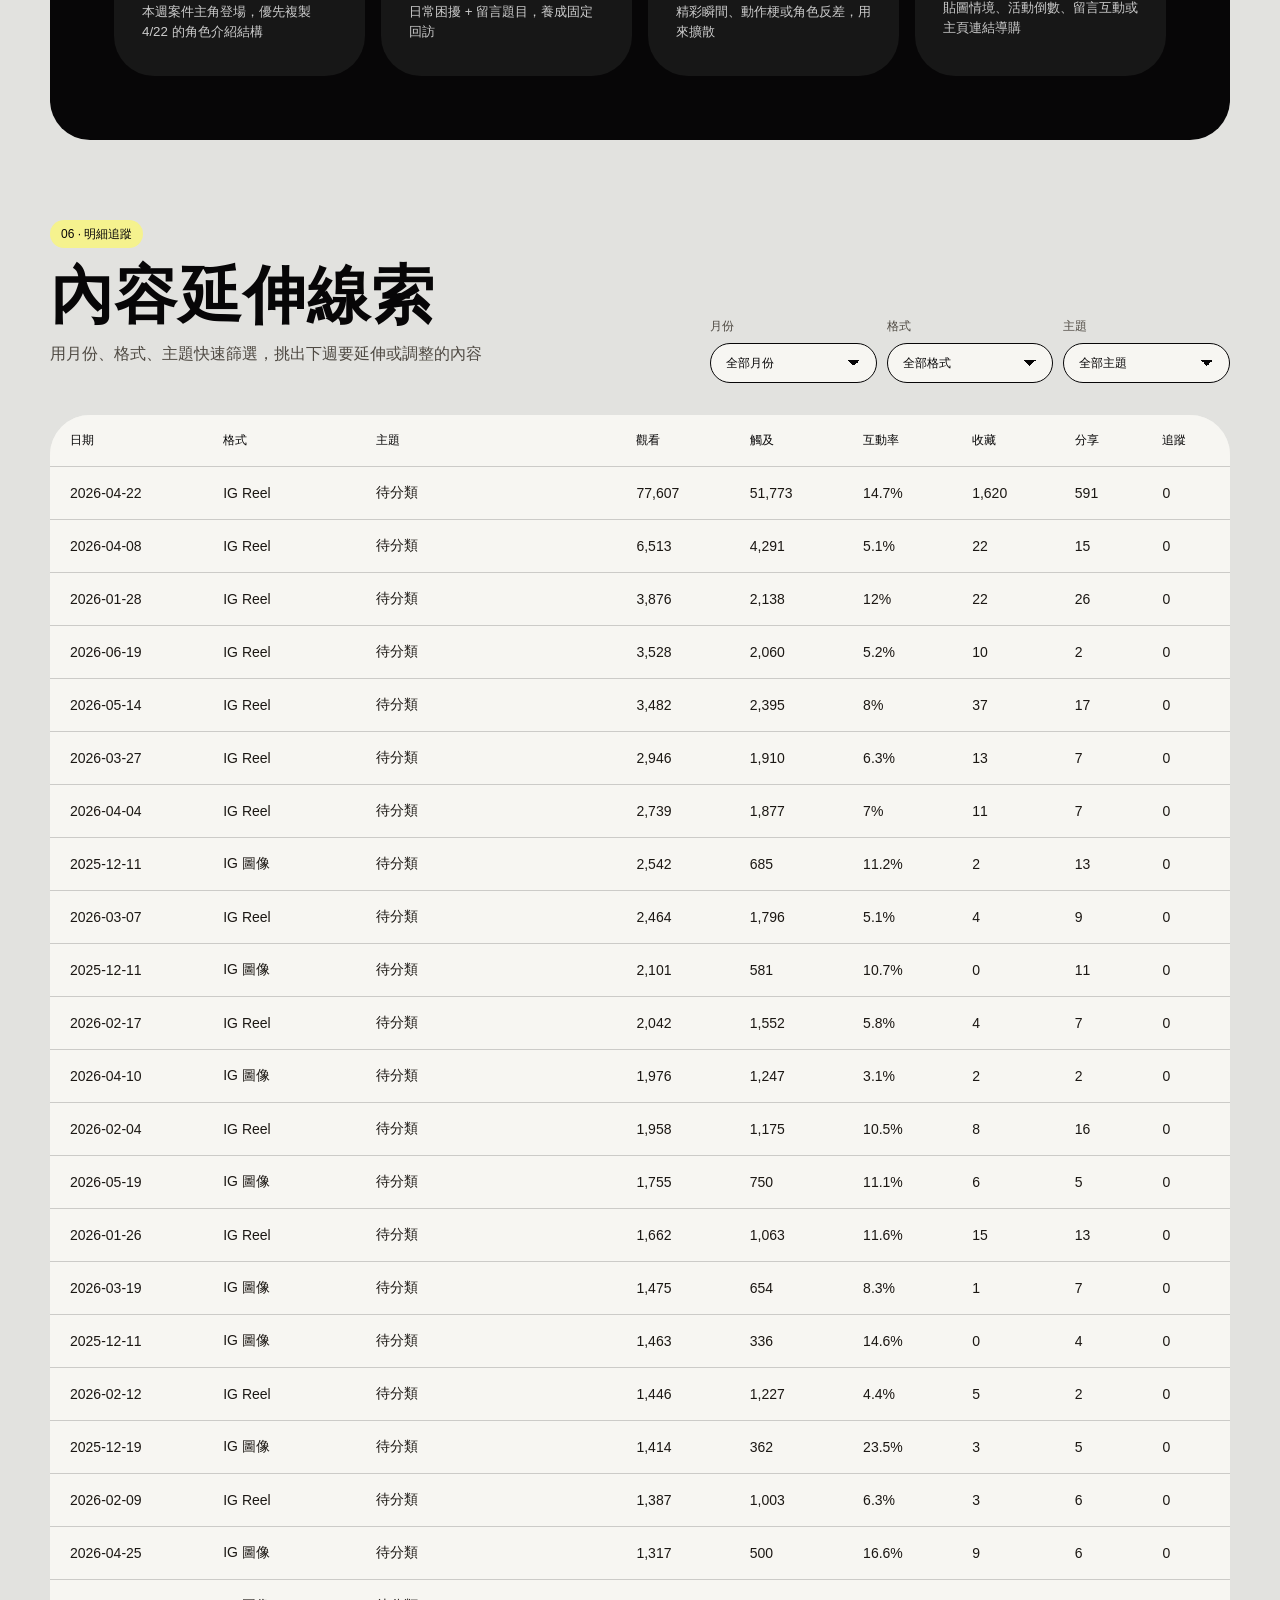
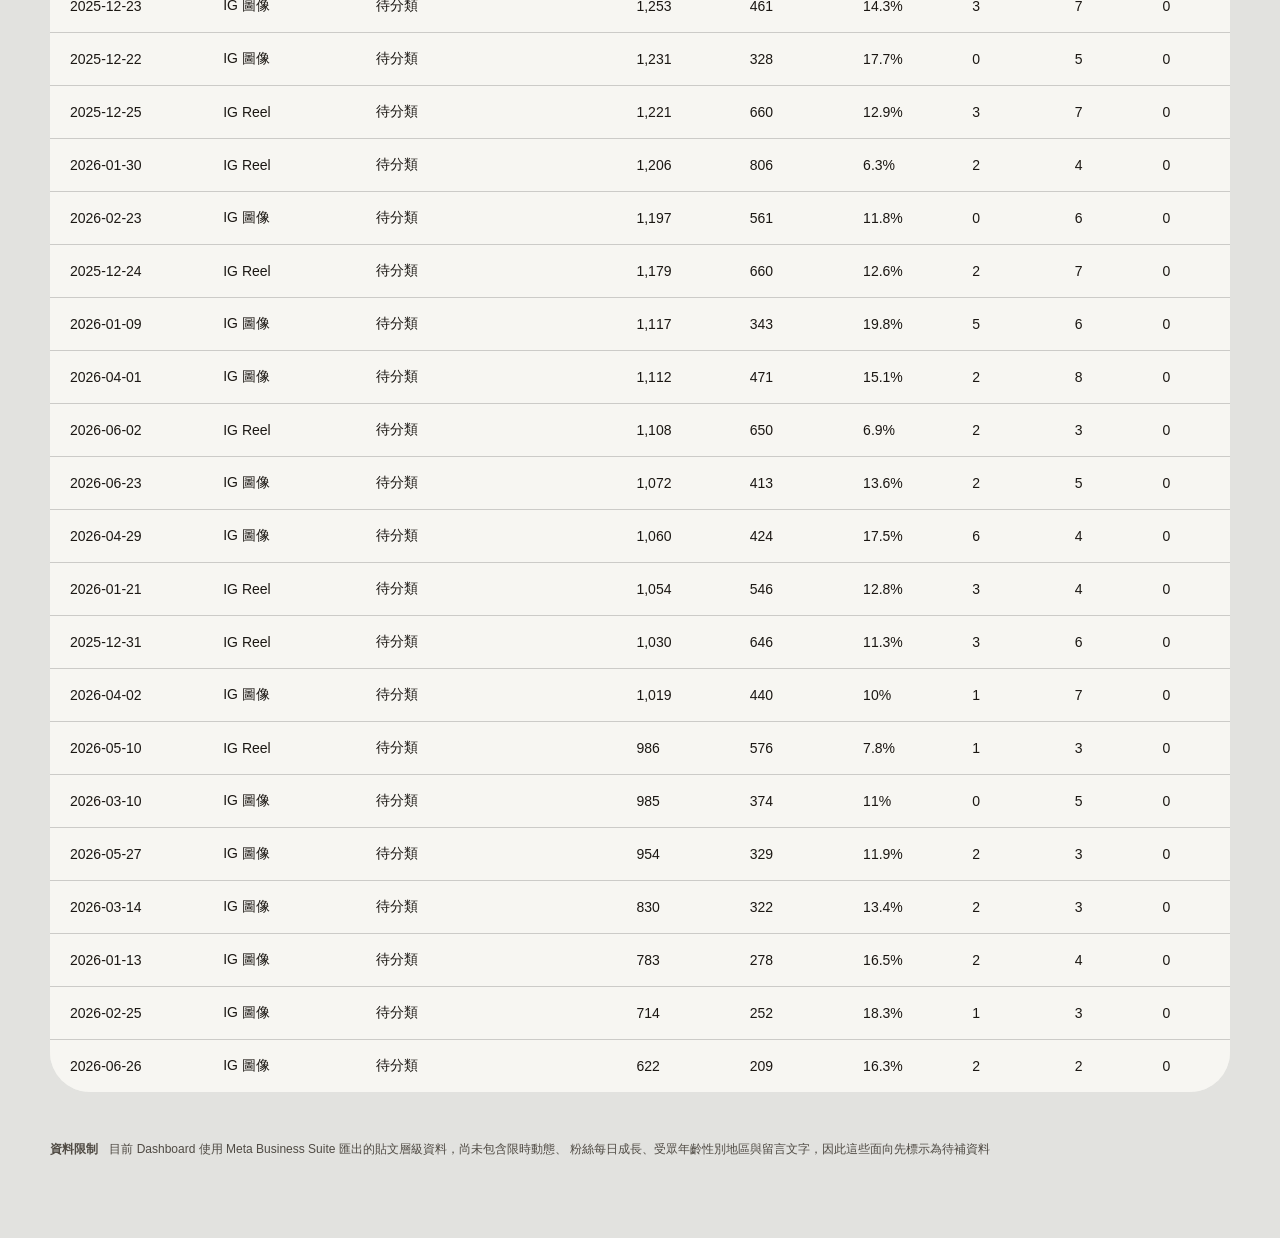
==== commit 6ddc1bff: "deploy: Richmisa72/PAWS_IG@de3a963754032065e51ce69c7e0471232397d7c7" ====
--- a/dashboard/index.html
+++ b/dashboard/index.html
@@ -49,6 +49,13 @@
         </div>
       </section>
 
+      <section class="sync-strip" aria-label="資料同步狀態">
+        <div><span>同步狀態</span><strong data-sync="status">尚未連線</strong></div>
+        <div><span>最後成功同步</span><strong data-sync="last">--</strong></div>
+        <div><span>Meta 最新資料</span><strong data-sync="latest">--</strong></div>
+        <div><span>本次異動</span><strong data-sync="changes">0 筆</strong></div>
+      </section>
+
       <section id="overview" class="section-shell">
         <div class="section-heading">
           <p class="eyebrow">01 · 總累積</p>
--- a/dashboard/styles.css
+++ b/dashboard/styles.css
@@ -172,6 +172,24 @@
   margin: 0 auto;
 }
 
+.sync-strip {
+  display: grid;
+  grid-template-columns: repeat(4, minmax(0, 1fr));
+  gap: 1px;
+  width: min(var(--content), calc(100% - 32px));
+  margin: 0 auto 28px;
+  border: 1px solid var(--line);
+  background: var(--line);
+}
+
+.sync-strip > div { padding: 16px; background: var(--panel); }
+.sync-strip span { display: block; margin-bottom: 6px; color: var(--muted); font-size: .78rem; }
+.sync-strip strong { font-size: .95rem; }
+
+@media (max-width: 720px) {
+  .sync-strip { grid-template-columns: 1fr 1fr; }
+}
+
 .hero {
   width: min(var(--content), calc(100% - 40px));
   min-height: auto;
